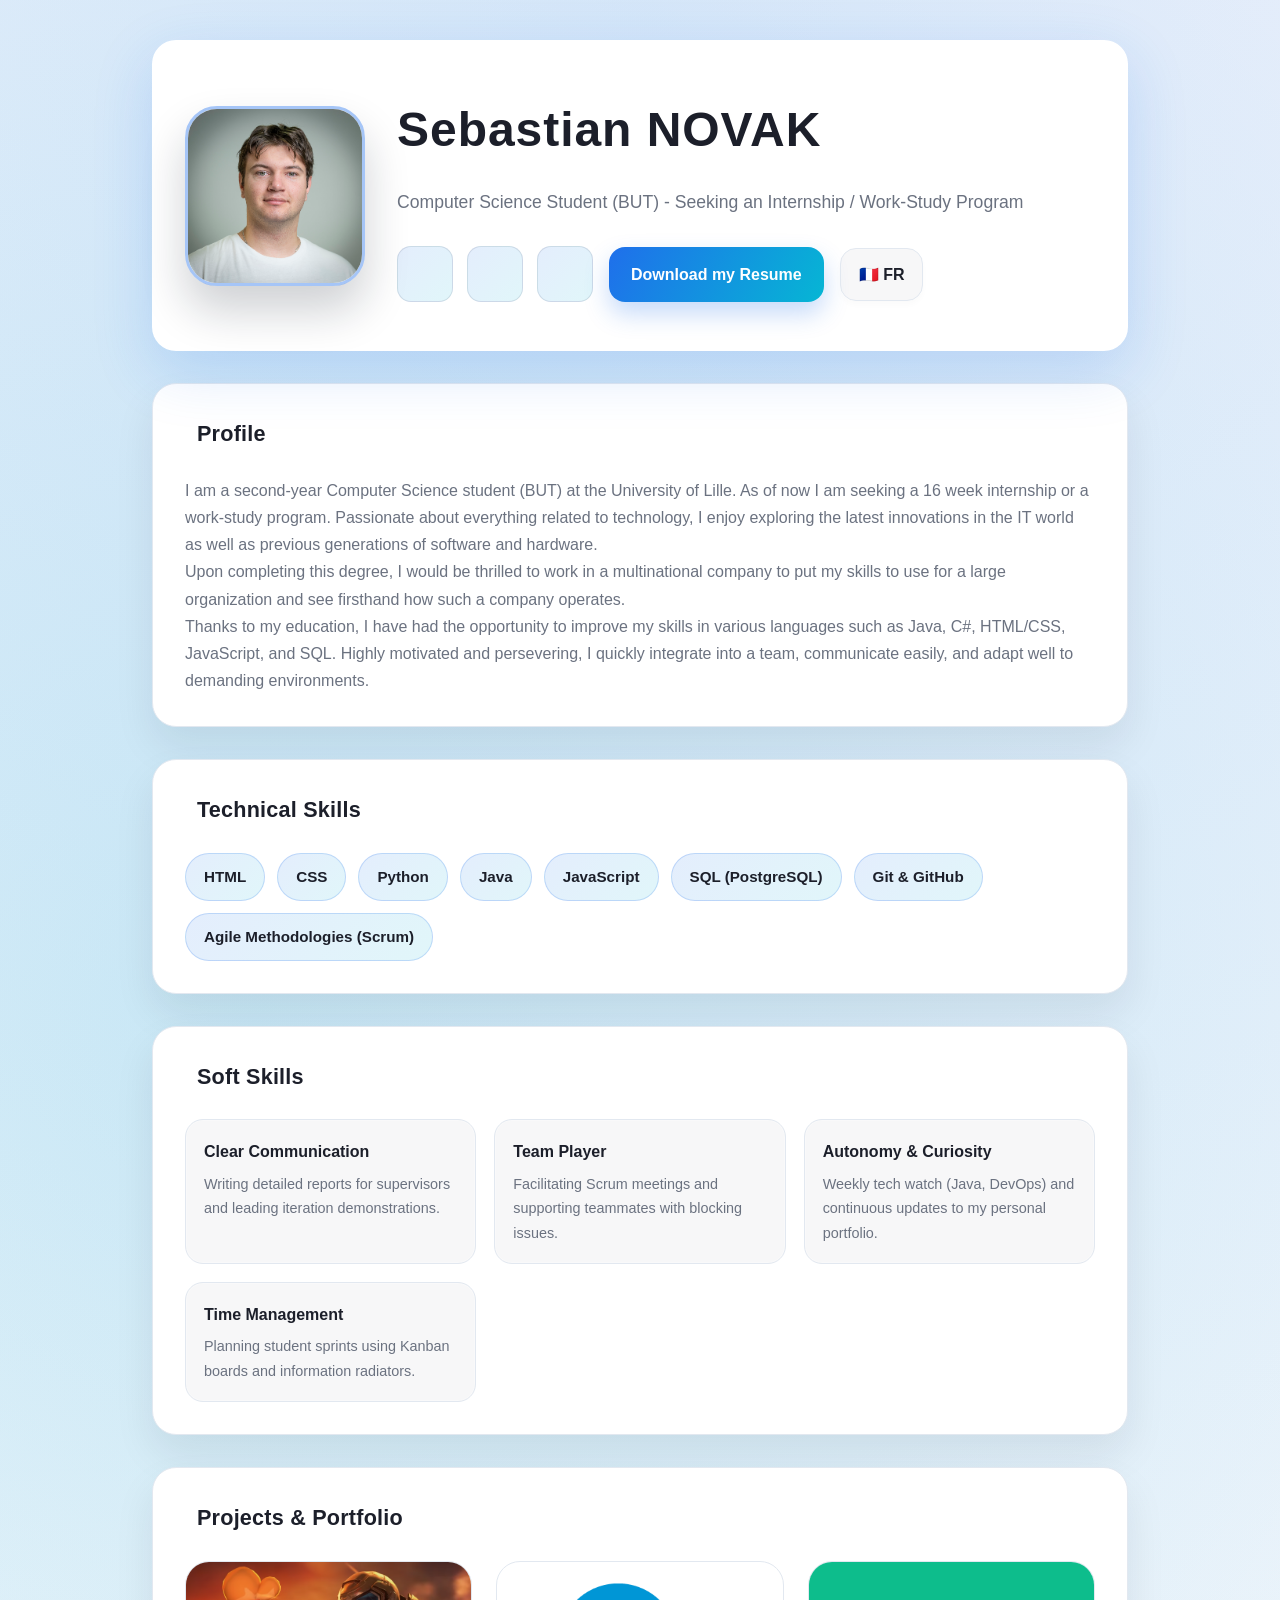
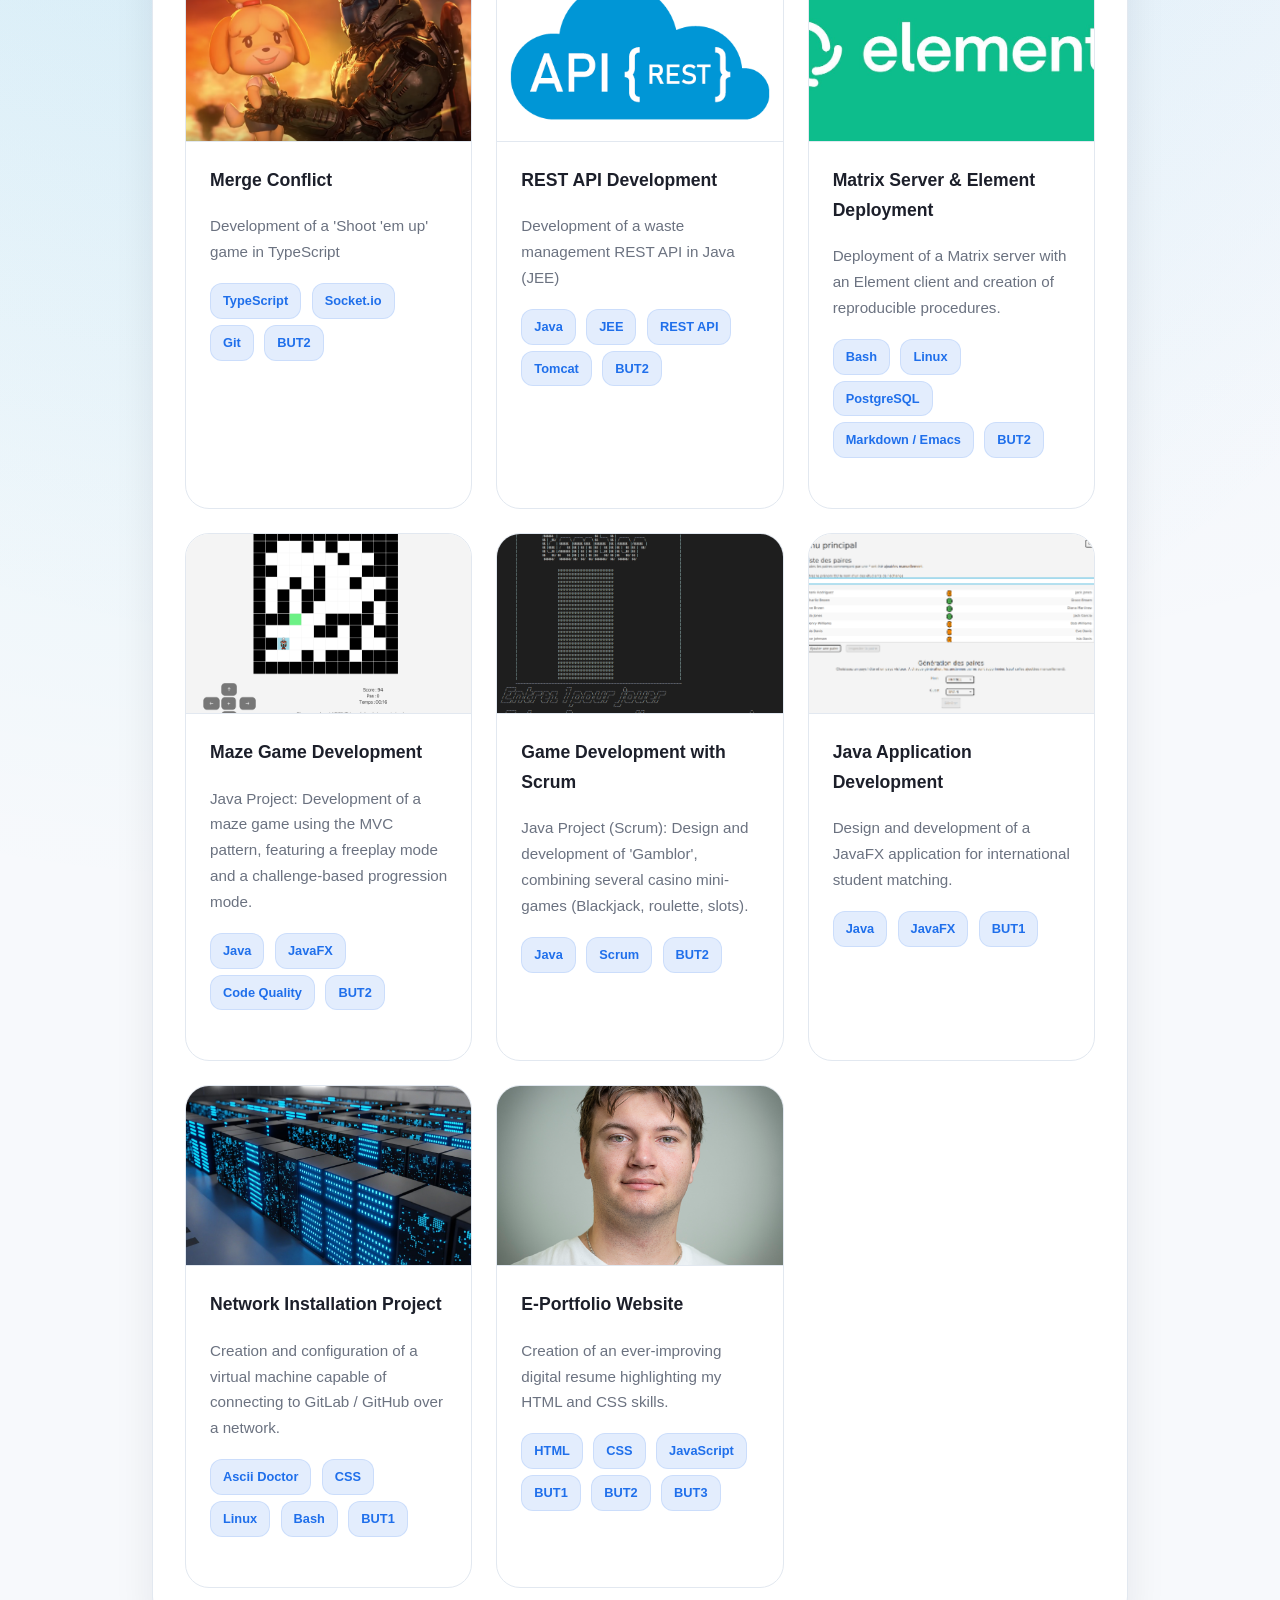
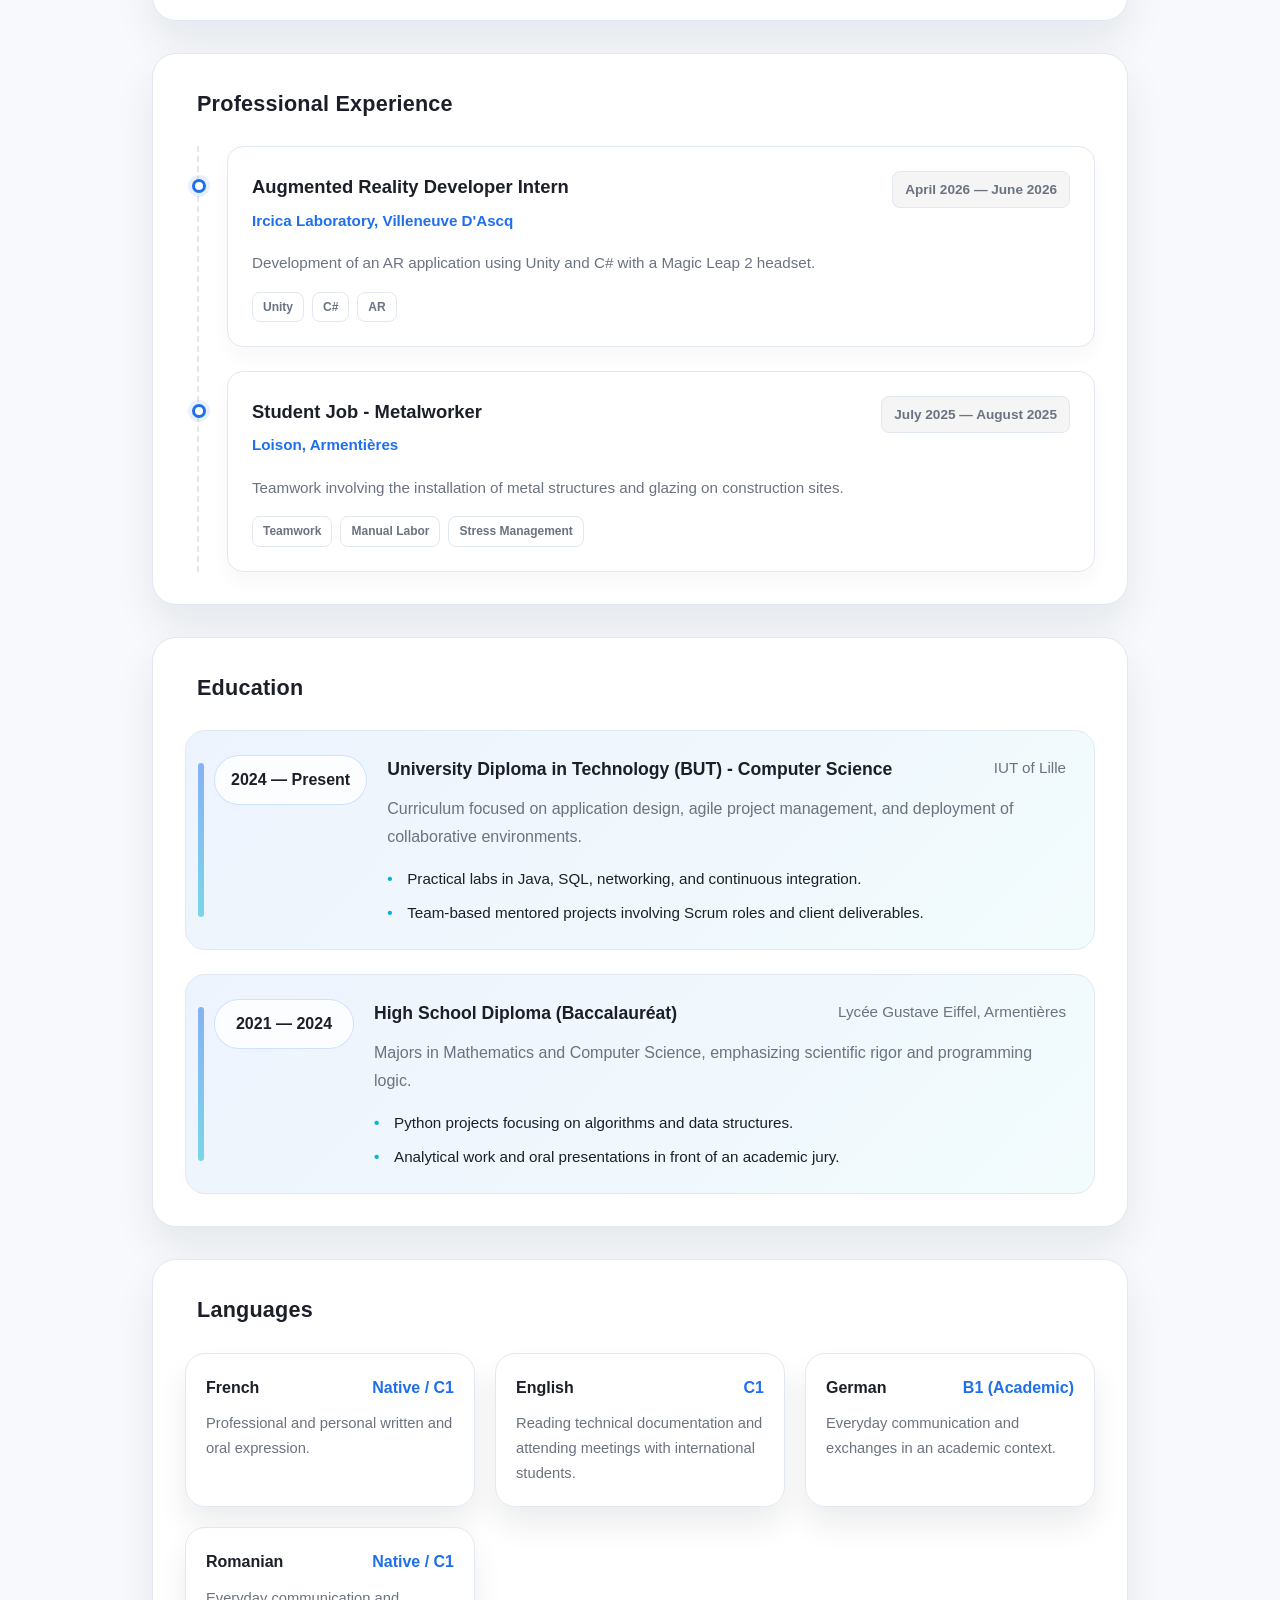
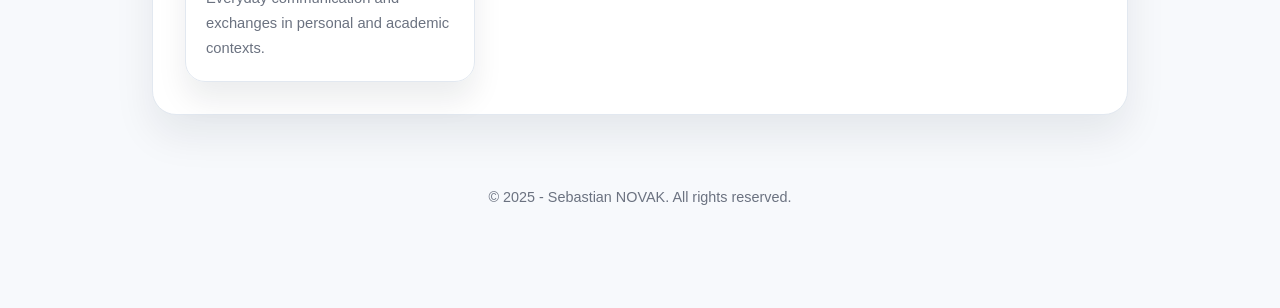
==== index_en.html @ 7a2a24df "Added English Version and updated some text" ====
<!DOCTYPE html>
<html lang="en">
<head>
    <meta charset="UTF-8">
    <meta name="viewport" content="width=device-width, initial-scale=1.0">
    <title>Sebastian Novak</title>
    <link rel="stylesheet" href="https://cdn.jsdelivr.net/npm/@tabler/icons-webfont@latest/tabler-icons.min.css">
    <link rel="stylesheet" href="./css/style.css?v=1">
    <link rel="icon" type="image/x-icon" href="./img/NOVAK portraits iut info-437.jpg">
</head>
<body>
    <div class="container">
        <header>
            <div class="hero">
                <div class="hero-photo">
                    <img src="./img/NOVAK portraits iut info-437.jpg" alt="Portrait of Sebastian Novak">
                </div>
                <div class="hero-info">
                    <h1>Sebastian NOVAK</h1>
                    <p class="poste">Computer Science Student (BUT) - Seeking an Internship / Work-Study Program</p>
                    <div class="hero-actions">
                        <div class="contact-links">
                            <a href="mailto:sebastian.novak276@gmail.com" aria-label="Email">
                                <i class="ti ti-mail"></i>
                            </a>
                            <a href="https://www.linkedin.com/in/sebastian-novak-9bb6b335a" target="_blank" aria-label="LinkedIn Profile">
                                <i class="ti ti-brand-linkedin"></i>
                            </a>
                            <a href="https://github.com/SebAlmighty" target="_blank" aria-label="GitHub Profile">
                                <i class="ti ti-brand-github"></i>
                            </a>
                        </div>
                        <a class="btn-primary" type="application/pdf" href="./CV_Sebastian_Novak_English.pdf">
                            Download my Resume
                        </a>
                        <!-- Bouton pour revenir au Français -->
                        <a href="index.html" class="btn-langue" aria-label="Passer en français">
                            🇫🇷 FR
                        </a>
                    </div>
                </div>
            </div>
        </header>

        <main>
            <section id="profil" class="section">
                <h2><i class="ti ti-user"></i> Profile</h2>
                <div class="profil-contenu">
                    <p>
                         I am a second-year Computer Science student (BUT) at the University of Lille. As of now I am seeking a 16 week internship or a work-study program. Passionate about everything related to technology, I enjoy exploring the latest innovations in the IT world as well as previous generations of software and hardware. <br> Upon completing this degree, I would be thrilled to work in a multinational company to put my skills to use for a large organization and see firsthand how such a company operates. <br>Thanks to my education, I have had the opportunity to improve my skills in various languages such as Java, C#, HTML/CSS, JavaScript, and SQL. Highly motivated and persevering, I quickly integrate into a team, communicate easily, and adapt well to demanding environments.
                    </p>
                </div>
            </section>

            <section id="competences" class="section">
                <h2><i class="ti ti-tools"></i> Technical Skills</h2>
                <ul class="competences-liste">
                    <li>HTML</li>
                    <li>CSS</li>
                    <li>Python</li>
                    <li>Java</li>
                    <li>JavaScript</li>
                    <li>SQL (PostgreSQL)</li>
                    <li>Git & GitHub</li>
                    <li>Agile Methodologies (Scrum)</li>
                </ul>
            </section>

            <section id="projets" class="section">
                <h2><i class="ti ti-hexagon-3d"></i> Soft Skills</h2>
                <ul class="softskills-liste">
                    <li>
                        <h3>Clear Communication</h3>
                        <p>Writing detailed reports for supervisors and leading iteration demonstrations.</p>
                    </li>
                    <li>
                        <h3>Team Player</h3>
                        <p>Facilitating Scrum meetings and supporting teammates with blocking issues.</p>
                    </li>
                    <li>
                        <h3>Autonomy & Curiosity</h3>
                        <p>Weekly tech watch (Java, DevOps) and continuous updates to my personal portfolio.</p>
                    </li>
                    <li>
                        <h3>Time Management</h3>
                        <p>Planning student sprints using Kanban boards and information radiators.</p>
                    </li>
                </ul>
            </section>

            <section id="formation" class="section">
                <h2><i class="ti ti-folder-code"></i> Projects & Portfolio</h2>
                <div class="projets-grille">

                    <div class="projet-carte" style="cursor: pointer;" onclick="ouvrirModale(this)"
                         data-titre="Merge Conflict"
                         data-sous-titre="Development of a 'Shoot 'em up' game in TypeScript"
                         data-description="This 3-person team project aimed to create a Shoot 'em up video game playable solo or in online multiplayer using TypeScript and socket.io. It highlights everything we learned during our 4th semester regarding JavaScript and TypeScript. We had to use GitLab's Milestones, Issue Boards, and Issues to manage our project as efficiently as possible by breaking it down into specific micro-tasks and scheduling them. The final grade was based on the project's quality as well as strict adherence to the imposed project management method. My role mainly focused on developing essential game mechanics such as character and enemy shooting, managing bonus items, and adding sound effects to enhance the artistic direction. The workload was reasonably distributed among team members, making it a positive example of a well-organized large-scale project."
                         data-tags="TypeScript, Socket.io, Git, BUT2"
                         data-image="./img/DoomGuy_and_Marie.png"
                         data-lien="https://github.com/SebAlmighty/Merge-Conflict">
                         <div class="projet-image">
                            <img src="./img/DoomGuy_and_Marie.png" alt="Merge Conflict project preview">
                        </div>
                        <div class="projet-contenu">
                            <h3>Merge Conflict</h3>
                            <p>Development of a 'Shoot 'em up' game in TypeScript</p>
                            <div class="projet-tags">
                                <span>TypeScript</span>
                                <span>Socket.io</span>
                                <span>Git</span>
                                <span>BUT2</span>
                            </div>
                        </div>
                    </div>

                    <div class="projet-carte" style="cursor: pointer;" onclick="ouvrirModale(this)"
                         data-titre="REST API Development Project"
                         data-sous-titre="Development of a waste management REST API in Java (JEE)"
                         data-description="The goal of this project was to create a waste management platform (waste types, collection points, drop-off locations, etc.) through web requests such as GET, POST, PUT, PATCH, and DELETE by building a REST API in Java with a Tomcat server and a PostgreSQL database using BASIC token authentication. This project showcases the skills acquired during our 4th-semester web development course. Originally intended as a 2-person group project, it ended up being a solo endeavor for me. My role spanned the entire project: API development (using the MVC pattern, creating endpoints), database creation and management, API request testing via Bruno, and writing the comprehensive API documentation. I did not encounter any major difficulties during this project."
                         data-tags="Java, JEE, REST API, Tomcat, BUT2"
                         data-image="./img/Rest_API.png"
                         data-lien="https://gitlab.univ-lille.fr/sebastian.novak.etu/sae-rest">
                         <div class="projet-image">
                            <img src="./img/Rest_API.png" alt="REST API project preview">
                        </div>
                        <div class="projet-contenu">
                            <h3>REST API Development</h3>
                            <p>Development of a waste management REST API in Java (JEE)</p>
                            <div class="projet-tags">
                                <span>Java</span>
                                <span>JEE</span>
                                <span>REST API</span>
                                <span>Tomcat</span>
                                <span>BUT2</span>
                            </div>
                        </div>
                    </div>

                    <div class="projet-carte" style="cursor: pointer;" onclick="ouvrirModale(this)"
                         data-titre="Matrix Server & Element Client Deployment"
                         data-sous-titre="Full deployment of a Matrix server with an Element client using a PostgreSQL database"
                         data-description="This 3-person team project involved creating and configuring an Element client using a Matrix server and a PostgreSQL database. We also created comprehensive procedures (tutorials) explaining how to efficiently reproduce the entire process. It highlights our deployment and network management skills acquired during our 1st year, as well as those from the 3rd semester. My role involved configuring the virtual machines to ensure all components communicated properly, as well as writing the procedures. We encountered some challenges while setting up the virtual machines, but the official documentation for Matrix, Element, and PostgreSQL helped us overcome them."
                         data-tags="Bash, Linux, PostgreSQL, Markdown / Emacs, BUT2"
                         data-image="./img/element.jpeg"
                         data-lien="https://github.com/SebAlmighty/SAE-3.03-Deploiement">
                         <div class="projet-image">
                            <img src="./img/element.jpeg" alt="Element project preview">
                        </div>
                        <div class="projet-contenu">
                            <h3>Matrix Server & Element Deployment</h3>
                            <p>Deployment of a Matrix server with an Element client and creation of reproducible procedures.</p>
                            <div class="projet-tags">
                                <span>Bash</span>
                                <span>Linux</span>
                                <span>PostgreSQL</span>
                                <span>Markdown / Emacs</span>
                                <span>BUT2</span>
                            </div>
                        </div>
                    </div>

                    <div class="projet-carte" style="cursor: pointer;" onclick="ouvrirModale(this)"
                         data-titre="Maze Game Development Project"
                         data-sous-titre="Creation of a maze game in Java using the MVC (Model View Controller) pattern"
                         data-description="Conducted by a team of 5, this project aimed to create a video game where the goal is to find the exit of a maze with the fewest possible moves. The game includes both a progression mode and a freeplay mode, along with varying difficulty levels. The development strictly followed a precise set of specifications provided by the client (our professors), utilizing the MVC design pattern and featuring intuitive interfaces built with JavaFX. The mazes were randomly generated using Prim's algorithm, as required. My role focused on developing the controller and its communication with the model, as well as working on the view to add useful in-game details for the player."
                         data-tags="Java, JavaFX, Code Quality, BUT2"
                         data-image="./img/Labirint.png"
                         data-lien="https://github.com/SebAlmighty/SAE-3.02-Labyrinthes">
                         <div class="projet-image">
                            <img src="./img/Labirint.png" alt="Maze game preview">
                        </div>
                        <div class="projet-contenu">
                            <h3>Maze Game Development</h3>
                            <p>Java Project: Development of a maze game using the MVC pattern, featuring a freeplay mode and a challenge-based progression mode.</p>
                            <div class="projet-tags">
                                <span>Java</span>
                                <span>JavaFX</span>
                                <span>Code Quality</span>
                                <span>BUT2</span>
                            </div>
                        </div>
                    </div>

                    <div class="projet-carte" style="cursor: pointer;" onclick="ouvrirModale(this)"
                         data-titre="Game Development with Scrum"
                         data-sous-titre="Creation of a CLI video game in 4 days using the Agile Scrum methodology"
                         data-description="This project marked the beginning of our second year. In a randomized team of 5, we were tasked with creating a Java game using the Agile Scrum methodology, which required far more intense organization than our previous projects. The game, named 'Gamblor', centered around games of chance (Blackjack, Roulette, Slots) and included fun features like random events, a shop for special items (similar to Balatro), and a 'black market' to sell personal possessions. It showcased all our 1st-year skills (Java, OOP, teamwork) and introduced us to Scrum. We managed our tasks effectively using a Kanban board, daily stand-ups, user stories, and sprint planning. My role focused on programming the game modes and designing random events and shop contents. Furthermore, I acted as Scrum Master, setting up User Stories and retrospective documents. Thanks to solid organization, we faced few difficulties, though adapting to Scrum took some initial effort."
                         data-tags="Java, Scrum, BUT2"
                         data-image="./img/Gamblor.png"
                         data-lien="https://github.com/SebAlmighty/Projet_Agile_S3">
                         <div class="projet-image">
                            <img src="./img/Gamblor.png" alt="Scrum game preview">
                        </div>
                        <div class="projet-contenu">
                            <h3>Game Development with Scrum</h3>
                            <p>Java Project (Scrum): Design and development of 'Gamblor', combining several casino mini-games (Blackjack, roulette, slots).</p>
                            <div class="projet-tags">
                                <span>Java</span>
                                <span>Scrum</span>
                                <span>BUT2</span>
                            </div>
                        </div>
                    </div>

                    <div class="projet-carte" style="cursor: pointer;" onclick="ouvrirModale(this)"
                         data-titre="Java Application Development"
                         data-sous-titre="Creation of an international exchange (Erasmus) matching application using Java and JavaFX"
                         data-description="Development of a JavaFX application designed to manage youth exchanges between different countries, utilizing graph theory to optimize matching based on individual criteria. Spread over 3 months, this project marked the end of our first year. It merged three subjects from our 2nd semester: Graph Theory, Object-Oriented Programming (OOP), and Human-Computer Interaction (HCI). Because it was a 3-person group project, strong communication and rigor were major assets. My contribution primarily focused on the back-end (the app's logic and mechanics) and the JavaFX interface. We encountered some hurdles with JavaFX as we were still getting used to it, but we overcame them by working collaboratively."
                         data-tags="Java, JavaFX, BUT1"
                         data-image="./img/Erasmus.png"
                         data-lien="https://github.com/SebAlmighty/SAE-2.02">
                         <div class="projet-image">
                            <img src="./img/Erasmus.png" alt="JavaFX App preview">
                        </div>
                        <div class="projet-contenu">
                            <h3>Java Application Development</h3>
                            <p>Design and development of a JavaFX application for international student matching.</p>
                            <div class="projet-tags">
                                <span>Java</span>
                                <span>JavaFX</span>
                                <span>BUT1</span>
                            </div>
                        </div>
                    </div>

                    <div class="projet-carte" style="cursor: pointer;" onclick="ouvrirModale(this)"
                         data-titre="Network Installation Project"
                         data-sous-titre="VM creation and connection to GitLab/GitHub"
                         data-description="This 3-person team project involved configuring a Linux virtual machine from scratch. We set up a complete development environment, managed SSH keys for connecting to remote repositories (GitLab/GitHub), and wrote the documentation using Ascii Doctor. This 1st-year project highlights our networking skills, VM configuration abilities, and exhaustive documentation practices. My contribution spanned the entire project: VM configuration, installation of required programs, and documenting our work. The process was smooth thanks to clear official documentation."
                         data-tags="Ascii Doctor, CSS, Linux, Bash, BUT1"
                         data-image="./img/datacenter.jpg"
                         data-lien="https://github.com/SebAlmighty/S2.03">
                         <div class="projet-image">
                            <img src="./img/datacenter.jpg" alt="Network project preview">
                        </div>
                        <div class="projet-contenu">
                            <h3>Network Installation Project</h3>
                            <p>Creation and configuration of a virtual machine capable of connecting to GitLab / GitHub over a network.</p>
                            <div class="projet-tags">
                                <span>Ascii Doctor</span>
                                <span>CSS</span>
                                <span>Linux</span>
                                <span>Bash</span>
                                <span>BUT1</span>
                            </div>
                        </div>
                    </div>

                    <div class="projet-carte" style="cursor: pointer;" onclick="ouvrirModale(this)"
                         data-titre="E-Portfolio Website"
                         data-sous-titre="Creation of a portfolio website showcasing my skills and projects"
                         data-description="This is an ongoing solo project that I continuously update to showcase my academic journey in Computer Science and everything that will follow!"
                         data-tags="HTML, CSS, JavaScript, BUT1, BUT2, BUT3"
                         data-image="./img/NOVAK portraits iut info-437.jpg"
                         data-lien="https://sebalmighty.github.io/">
                         <div class="projet-image">
                            <img src="./img/NOVAK portraits iut info-437.jpg" alt="Portfolio preview">
                        </div>
                        <div class="projet-contenu">
                            <h3>E-Portfolio Website</h3>
                            <p>Creation of an ever-improving digital resume highlighting my HTML and CSS skills.</p>
                            <div class="projet-tags">
                                <span>HTML</span>
                                <span>CSS</span>
                                <span>JavaScript</span>
                                <span>BUT1</span>
                                <span>BUT2</span>
                                <span>BUT3</span>
                            </div>
                        </div>
                    </div>

                </div>
            </section>

            <section id="experiences" class="section">
                <h2><i class="ti ti-briefcase"></i> Professional Experience</h2>
                <div class="experiences-liste">
                    
                    <div class="experience-carte">
                        <div class="experience-en-tete">
                            <div class="experience-titre-boite">
                                <h3>Augmented Reality Developer Intern</h3>
                                <span class="experience-entreprise">Ircica Laboratory, Villeneuve D'Ascq</span>
                            </div>
                            <div class="experience-date">April 2026 — June 2026</div>
                        </div>
                        <p class="experience-description">
                            Development of an AR application using Unity and C# with a Magic Leap 2 headset.
                        </p>
                        <div class="experience-tags">
                            <span>Unity</span>
                            <span>C#</span>
                            <span>AR</span>
                        </div>
                    </div>

                    <div class="experience-carte">
                        <div class="experience-en-tete">
                            <div class="experience-titre-boite">
                                <h3>Student Job - Metalworker</h3>
                                <span class="experience-entreprise">Loison, Armentières</span>
                            </div>
                            <div class="experience-date">July 2025 — August 2025</div>
                        </div>
                        <p class="experience-description">
                            Teamwork involving the installation of metal structures and glazing on construction sites.
                        </p>
                        <div class="experience-tags">
                            <span>Teamwork</span>
                            <span>Manual Labor</span>
                            <span>Stress Management</span>
                        </div>
                    </div>

                </div>
            </section>

            <section class="section">
                <h2><i class="ti ti-school"></i> Education</h2>
                <div class="formation-liste">
                    <div class="formation-item">
                        <div class="formation-badge">2024 — Present</div>
                        <div class="formation-contenu">
                            <div class="formation-header">
                                <h3>University Diploma in Technology (BUT) - Computer Science</h3>
                                <span class="formation-ecole">IUT of Lille</span>
                            </div>
                            <p class="formation-description">
                                Curriculum focused on application design, agile project management, and deployment of collaborative environments.
                            </p>
                            <ul class="formation-points">
                                <li>Practical labs in Java, SQL, networking, and continuous integration.</li>
                                <li>Team-based mentored projects involving Scrum roles and client deliverables.</li>
                            </ul>
                        </div>
                    </div>
                    <div class="formation-item">
                        <div class="formation-badge">2021 — 2024</div>
                        <div class="formation-contenu">
                            <div class="formation-header">
                                <h3>High School Diploma (Baccalauréat)</h3>
                                <span class="formation-ecole">Lycée Gustave Eiffel, Armentières</span>
                            </div>
                            <p class="formation-description">
                                Majors in Mathematics and Computer Science, emphasizing scientific rigor and programming logic.
                            </p>
                            <ul class="formation-points">
                                <li>Python projects focusing on algorithms and data structures.</li>
                                <li>Analytical work and oral presentations in front of an academic jury.</li>
                            </ul>
                        </div>
                    </div>
                </div>
            </section>

            <section class="section">
                <h2><i class="ti ti-language"></i> Languages</h2>
                <div class="langues-grille">
                    <div class="langue-carte">
                        <div class="langue-niveau">
                            <span>French</span>
                            <strong>Native / C1</strong>
                        </div>
                        <p>Professional and personal written and oral expression.</p>
                    </div>
                    <div class="langue-carte">
                        <div class="langue-niveau">
                            <span>English</span>
                            <strong>C1</strong>
                        </div>
                        <p>Reading technical documentation and attending meetings with international students.</p>
                    </div>
                    <div class="langue-carte">
                        <div class="langue-niveau">
                            <span>German</span>
                            <strong>B1 (Academic)</strong>
                        </div>
                        <p>Everyday communication and exchanges in an academic context.</p>
                    </div>
                    <div class="langue-carte">
                        <div class="langue-niveau">
                            <span>Romanian</span>
                            <strong>Native / C1</strong>
                        </div>
                        <p>Everyday communication and exchanges in personal and academic contexts.</p>
                    </div>
                </div>
            </section>

        </main>

        <footer>
            <p>&copy; 2025 - Sebastian NOVAK. All rights reserved.</p>
        </footer>

    </div>

    <!-- Modale HTML -->
    <div id="modale-projet" class="modale-overlay">
        <div class="modale-contenu">
            <div class="modale-banniere">
                <img src="https://via.placeholder.com/800x300/333/fff?text=Project+Banner" alt="Project Banner">
            </div>
            
            <div class="modale-corps">
                <h2 class="modale-titre">Project Title</h2>
                <p class="modale-sous-titre">Project Subtitle</p>
                
                <p class="modale-description">
                    Project Description...
                </p>
                
                <div class="modale-tags">
                    <!-- Les tags seront injectés ici via JS -->
                </div>
                
                <div class="modale-actions">
                    <a href="#" class="btn-modale-primaire" target="_blank">
                        View Project <i class="ti ti-external-link"></i>
                    </a>
                    <button class="btn-modale-secondaire" id="btn-fermer-modale">Close</button>
                </div>
            </div>
        </div>
    </div>

    <!-- Bouton Retour en haut -->
    <button id="btn-retour-haut" aria-label="Back to top">
        <i class="ti ti-arrow-up"></i>
    </button>

    <script>
    // Sélection des éléments de la modale
    const modale = document.getElementById('modale-projet');
    const btnFermer = document.getElementById('btn-fermer-modale');
    
    const modaleTitre = document.querySelector('.modale-titre');
    const modaleSousTitre = document.querySelector('.modale-sous-titre');
    const modaleDescription = document.querySelector('.modale-description');
    const modaleImage = document.querySelector('.modale-banniere img');
    const modaleLien = document.querySelector('.btn-modale-primaire');
    const modaleTagsConteneur = document.querySelector('.modale-tags');

    function ouvrirModale(elementCarte) {
        const titre = elementCarte.getAttribute('data-titre');
        const sousTitre = elementCarte.getAttribute('data-sous-titre');
        const description = elementCarte.getAttribute('data-description');
        const image = elementCarte.getAttribute('data-image');
        const lien = elementCarte.getAttribute('data-lien');
        const tagsBruts = elementCarte.getAttribute('data-tags');

        modaleTitre.textContent = titre || "Project Title";
        modaleSousTitre.textContent = sousTitre || "";
        modaleDescription.textContent = description || "Description unavailable.";
        modaleImage.src = image || "https://via.placeholder.com/800x300/1c1f2a/ffffff?text=Project+Image";
        
        if (lien) {
            modaleLien.href = lien;
            modaleLien.style.display = 'inline-flex';
        } else {
            modaleLien.style.display = 'none';
        }

        modaleTagsConteneur.innerHTML = '';
        if (tagsBruts) {
            const tableauTags = tagsBruts.split(',');
            tableauTags.forEach(tag => {
                const span = document.createElement('span');
                span.textContent = tag.trim();
                modaleTagsConteneur.appendChild(span);
            });
        }

        modale.classList.add('active');
        document.body.style.overflow = 'hidden';
    }

    function fermerModale() {
        modale.classList.remove('active');
        document.body.style.overflow = 'auto';
    }

    btnFermer.addEventListener('click', fermerModale);

    modale.addEventListener('click', function(e) {
        if (e.target === modale) {
            fermerModale();
        }
    });

    const btnRetourHaut = document.getElementById('btn-retour-haut');

    window.addEventListener('scroll', () => {
        if (window.scrollY > 300) {
            btnRetourHaut.classList.add('visible');
        } else {
            btnRetourHaut.classList.remove('visible');
        }
    });

    btnRetourHaut.addEventListener('click', () => {
        window.scrollTo({
            top: 0,
            behavior: 'smooth'
        });
    });
    </script>
</body>
</html>
---- css/style.css ----
/* VARIABLES DE COULEUR (Palette) */
:root {
    --couleur-principale: #1f6feb;
    --couleur-secondaire: #1c1f2a;
    --couleur-accent: #06b6d4;
    --couleur-fond: #f7f9fc;
    --couleur-carte: #ffffff;
    --couleur-ombre: rgba(15, 23, 42, 0.12);
    --couleur-bordure: #e2e8f0;
    --couleur-texte-faible: #6b7280;
}

/*STYLES GLOBAUX*/
*,
*::before,
*::after {
    box-sizing: border-box;
}

body {
    font-family: "Inter", "Segoe UI", Roboto, Helvetica, Arial, sans-serif;
    margin: 0;
    padding: 0;
    background: radial-gradient(circle at top, rgba(31, 111, 235, 0.12), transparent 45%),
                radial-gradient(circle at 20% 20%, rgba(6, 182, 212, 0.15), transparent 35%),
                var(--couleur-fond);
    color: var(--couleur-secondaire);
    line-height: 1.7;
    min-height: 100vh;
}

.container {
    max-width: 1024px;
    margin: 40px auto 60px;
    padding: 0 24px;
}

/* EN-TÊTE */
header {
    padding: 48px 32px;
    background-color: var(--couleur-carte);
    border-radius: 24px;
    box-shadow: 0 20px 60px rgba(31, 111, 235, 0.18);
    margin-bottom: 32px;
    border: 1px solid rgba(255, 255, 255, 0.6);
    backdrop-filter: blur(6px);
}

header .hero {
    display: flex;
    align-items: center;
    justify-content: space-between;
    gap: 32px;
}

header .hero-info {
    flex: 1;
}

header h1 {
    margin: 0 0 8px;
    font-size: clamp(2.4rem, 4vw, 3rem);
    color: var(--couleur-secondaire);
    letter-spacing: 0.02em;
}

header .poste {
    font-size: 1.1rem;
    color: var(--couleur-texte-faible);
    margin-bottom: 28px;
}

.hero-actions {
    display: flex;
    align-items: center;
    flex-wrap: wrap;
    gap: 16px;
}

header .contact-links {
    margin-top: 0;
    display: inline-flex;
    align-items: center;
    gap: 14px;
}

header .contact-links a {
    width: 56px;
    height: 56px;
    display: inline-flex;
    align-items: center;
    justify-content: center;
    border-radius: 14px;
    background: linear-gradient(135deg, rgba(31, 111, 235, 0.12), rgba(6, 182, 212, 0.12));
    border: 1px solid rgba(69, 85, 113, 0.15);
    transition: transform 0.2s ease, box-shadow 0.2s ease, border-color 0.2s ease;
    text-decoration: none;
}

header .contact-links a:hover {
    transform: translateY(-4px) scale(1.02);
    border-color: rgba(31, 111, 235, 0.4);
    box-shadow: 0 10px 18px rgba(31, 111, 235, 0.15);
}

header .contact-links i {
    font-size: 1.5rem;
    color: var(--couleur-secondaire);
}

.btn-primary {
    display: inline-flex;
    align-items: center;
    justify-content: center;
    gap: 8px;
    padding: 14px 22px;
    background: linear-gradient(120deg, var(--couleur-principale), var(--couleur-accent));
    color: #fff;
    border: none;
    border-radius: 16px;
    font-weight: 600;
    text-decoration: none;
    box-shadow: 0 12px 24px rgba(31, 111, 235, 0.25);
    transition: transform 0.2s ease, box-shadow 0.2s ease;
}

.btn-primary:hover {
    transform: translateY(-3px);
    box-shadow: 0 16px 30px rgba(31, 111, 235, 0.35);
}

header .hero-photo {
    width: 180px;
    height: 180px;
    flex-shrink: 0;
    border-radius: 32px;
    overflow: hidden;
    border: 3px solid rgba(31, 111, 235, 0.4);
    box-shadow: 0 25px 45px rgba(15, 23, 42, 0.2);
}

header .hero-photo img {
    width: 100%;
    height: 100%;
    object-fit: cover;
}

/* STRUCTURE DES SECTIONS */
.section {
    background-color: var(--couleur-carte);
    padding: 32px;
    margin-bottom: 32px;
    border-radius: 24px;
    border: 1px solid var(--couleur-bordure);
    box-shadow: 0 20px 40px rgba(15, 23, 42, 0.08);
}

.section h2 {
    font-size: 1.35rem;
    color: var(--couleur-secondaire);
    margin: 0 0 24px;
    display: flex;
    align-items: center;
    gap: 12px;
    letter-spacing: 0.01em;
}

.section h2 i {
    font-size: 1.4rem;
    color: var(--couleur-principale);
}

/* SECTION PROFIL / À PROPOS */
.profil-contenu p {
    margin: 0;
    color: var(--couleur-texte-faible);
    font-size: 1rem;
}

 /* SECTION COMPÉTENCES */
.competences-liste {
    list-style: none;
    padding: 0;
    margin: 0;
    display: flex;
    flex-wrap: wrap;
    gap: 12px;
}

.competences-liste li {
    background: linear-gradient(135deg, rgba(31, 111, 235, 0.12), rgba(6, 182, 212, 0.12));
    border: 1px solid rgba(31, 111, 235, 0.2);
    padding: 10px 18px;
    border-radius: 999px;
    font-size: 0.95em;
    font-weight: 600;
    color: var(--couleur-secondaire);
}

.softskills-liste {
    list-style: none;
    padding: 0;
    margin: 0;
    display: grid;
    grid-template-columns: repeat(auto-fit, minmax(220px, 1fr));
    gap: 18px;
}

.softskills-liste li {
    background-color: rgba(15, 23, 42, 0.03);
    border: 1px solid var(--couleur-bordure);
    border-radius: 18px;
    padding: 18px;
    box-shadow: inset 0 0 0 1px rgba(255, 255, 255, 0.2);
}

.softskills-liste h3 {
    margin: 0 0 6px;
    font-size: 1rem;
    color: var(--couleur-secondaire);
}

.softskills-liste p {
    margin: 0;
    font-size: 0.9rem;
    color: var(--couleur-texte-faible);
}

/* SECTION PROJETS */
.projets-grille {
    display: grid;
    grid-template-columns: repeat(auto-fit, minmax(280px, 1fr));
    gap: 24px;
}

.projet-carte {
    background-color: #fff;
    border: 1px solid var(--couleur-bordure);
    border-radius: 24px;
    overflow: hidden;
    display: flex;
    flex-direction: column;
    transition: transform 0.35s ease, box-shadow 0.35s ease;
}

.projet-carte:hover {
    transform: translateY(-8px);
    box-shadow: 0 24px 45px rgba(15, 23, 42, 0.15);
}

.projet-carte .projet-contenu {
    padding: 24px;
    flex-grow: 1;
}

.projet-carte h3 {
    margin-top: 0;
    color: var(--couleur-secondaire);
    font-size: 1.1rem;
}

.projet-carte p {
    font-size: 0.95em;
    margin-bottom: 18px;
    color: var(--couleur-texte-faible);
}

.projet-tags {
    margin-bottom: 20px;
}

.projet-tags span {
    display: inline-block;
    background-color: rgba(31, 111, 235, 0.12);
    color: var(--couleur-principale);
    padding: 6px 12px;
    border-radius: 12px;
    font-size: 0.8em;
    font-weight: 600;
    margin: 0 6px 6px 0;
    border: 1px solid rgba(31, 111, 235, 0.12);
}

.projet-liens {
    padding: 18px 24px;
    background-color: var(--couleur-fond);
    border-top: 1px solid var(--couleur-bordure);
    text-align: right;
}

.btn-github {
    display: inline-flex;
    align-items: center;
    gap: 8px;
    background-color: #111827;
    color: #ffffff;
    padding: 10px 18px;
    text-decoration: none;
    border-radius: 999px;
    font-weight: 600;
    font-size: 0.95rem;
    transition: background-color 0.3s ease, transform 0.2s ease;
}

.btn-github::after {
    content: "↗";
    font-size: 0.9rem;
}

.btn-github:hover {
    background-color: #1f2937;
    transform: translateY(-2px);
}

.projet-image {
    width: 100%;
    height: 180px;
    overflow: hidden;
    border-bottom: 1px solid var(--couleur-bordure);
}

.projet-image img {
    width: 100%;
    height: 100%;
    object-fit: cover; 
    transition: transform 0.4s ease; 
}
.projet-carte:hover .projet-image img {
    transform: scale(1.05);
}

/* SECTION EXPÉRIENCES */
.experiences-liste {
    display: flex;
    flex-direction: column;
    gap: 24px;
    /* La fameuse ligne pointillée de la Timeline */
    border-left: 2px dashed var(--couleur-bordure);
    padding-left: 28px;
    margin-left: 12px;
}

.experience-carte {
    background-color: var(--couleur-carte);
    border: 1px solid var(--couleur-bordure);
    border-radius: 16px;
    padding: 24px;
    position: relative;
    box-shadow: 0 10px 20px rgba(15, 23, 42, 0.03);
    transition: transform 0.3s ease, border-color 0.3s ease;
}

/* Le petit point bleu sur la ligne pointillée */
.experience-carte::before {
    content: "";
    position: absolute;
    left: -36px; /* Ajusté pour se centrer parfaitement sur la ligne pointillée */
    top: 32px;
    width: 14px;
    height: 14px;
    background-color: var(--couleur-carte);
    border: 3px solid var(--couleur-principale);
    border-radius: 50%;
    box-shadow: 0 0 0 4px rgba(31, 111, 235, 0.1);
}

.experience-carte:hover {
    transform: translateX(6px); /* Glisse vers la droite au survol */
    border-color: rgba(31, 111, 235, 0.3);
}

.experience-en-tete {
    display: flex;
    justify-content: space-between;
    align-items: flex-start;
    flex-wrap: wrap;
    gap: 12px;
    margin-bottom: 16px;
}

.experience-titre-boite h3 {
    margin: 0 0 4px 0;
    color: var(--couleur-secondaire);
    font-size: 1.15rem;
}

.experience-entreprise {
    color: var(--couleur-principale);
    font-weight: 600;
    font-size: 0.95rem;
}

.experience-date {
    background-color: rgba(15, 23, 42, 0.04);
    color: var(--couleur-texte-faible);
    padding: 6px 12px;
    border-radius: 8px;
    font-size: 0.85rem;
    font-weight: 600;
    border: 1px solid var(--couleur-bordure);
}

.experience-description {
    color: var(--couleur-texte-faible);
    margin: 0 0 16px 0;
    font-size: 0.95rem;
}

/* Tags version "discrète" pour les expériences */
.experience-tags {
    display: flex;
    flex-wrap: wrap;
    gap: 8px;
}

.experience-tags span {
    background-color: transparent;
    border: 1px solid var(--couleur-bordure);
    color: var(--couleur-texte-faible);
    padding: 4px 10px;
    border-radius: 8px;
    font-size: 0.75rem;
    font-weight: 600;
}

/* SECTION FORMATION */
.formation-liste {
    display: flex;
    flex-direction: column;
    gap: 24px;
}

.formation-item {
    display: flex;
    gap: 20px;
    padding: 24px 28px;
    border-radius: 20px;
    border: 1px solid var(--couleur-bordure);
    background: linear-gradient(135deg, rgba(31, 111, 235, 0.08), rgba(6, 182, 212, 0.05));
    position: relative;
}

.formation-item::before {
    content: "";
    position: absolute;
    top: 32px;
    left: 12px;
    width: 6px;
    height: calc(100% - 64px);
    background: linear-gradient(180deg, var(--couleur-principale), var(--couleur-accent));
    border-radius: 999px;
    opacity: 0.5;
}

.formation-badge {
    min-width: 140px;
    font-weight: 600;
    color: var(--couleur-secondaire);
    background: rgba(255, 255, 255, 0.8);
    border: 1px solid rgba(31, 111, 235, 0.2);
    border-radius: 999px;
    padding: 10px 16px;
    text-align: center;
    align-self: flex-start;
    box-shadow: inset 0 0 0 1px rgba(255, 255, 255, 0.6);
}

.formation-contenu {
    flex: 1;
}

.formation-header {
    display: flex;
    justify-content: space-between;
    align-items: flex-start;
    gap: 16px;
}

.formation-header h3 {
    margin: 0;
    font-size: 1.1rem;
    color: var(--couleur-secondaire);
}

.formation-ecole {
    font-size: 0.95rem;
    color: var(--couleur-texte-faible);
}

.formation-description {
    margin: 10px 0 16px;
    color: var(--couleur-texte-faible);
}

.formation-points {
    list-style: none;
    padding: 0;
    margin: 0;
    display: flex;
    flex-direction: column;
    gap: 8px;
}

.formation-points li {
    position: relative;
    padding-left: 20px;
    color: var(--couleur-secondaire);
    font-size: 0.95rem;
}

.formation-points li::before {
    content: "•";
    position: absolute;
    left: 0;
    color: var(--couleur-accent);
    font-weight: 700;
}

/* LANGUES */
.langues-grille {
    display: grid;
    grid-template-columns: repeat(auto-fit, minmax(220px, 1fr));
    gap: 20px;
}

.langue-carte {
    border: 1px solid var(--couleur-bordure);
    border-radius: 20px;
    padding: 20px;
    background-color: rgba(255, 255, 255, 0.9);
    box-shadow: 0 18px 30px rgba(15, 23, 42, 0.08);
}

.langue-niveau {
    display: flex;
    justify-content: space-between;
    align-items: baseline;
    margin-bottom: 10px;
    font-weight: 600;
    color: var(--couleur-secondaire);
}

.langue-niveau strong {
    font-size: 1rem;
    color: var(--couleur-principale);
}

.langue-carte p {
    margin: 0;
    color: var(--couleur-texte-faible);
    font-size: 0.92rem;
}
        
/* PIED DE PAGE */
footer {
    text-align: center;
    padding: 24px;
    margin-top: 32px;
    color: var(--couleur-texte-faible);
    font-size: 0.9em;
}

/* RESPONSIVE DESIGN (Mobile) */
@media (max-width: 768px) {
    .container {
        padding: 0 18px;
        margin: 24px auto 40px;
    }

    header {
        padding: 36px 24px;
    }
    
    header .hero {
        flex-direction: column;
        text-align: center;
    }
    
    header .hero-photo {
        width: 140px;
        height: 140px;
    }
    
    .profil-contenu {
        text-align: center;
    }
    
    .formation-item {
        flex-direction: column;
    }
    
    .formation-badge {
        align-self: stretch;
    }
    
    .formation-header {
        flex-direction: column;
        gap: 4px;
    }
    
    .hero-actions {
        flex-direction: column;
        align-items: stretch;
    }
    
    .btn-primary {
        width: 100%;
    }
    
    .softskills-liste {
        grid-template-columns: 1fr;
    }
    
    .section {
        padding: 24px;
        border-radius: 18px;
    }
    
    .section h2 {
        font-size: 1.25rem;
    }
    
    .btn-github {
        width: 100%;
        justify-content: center;
    }

    /* Expériences sur mobile */
    .experiences-liste {
        border-left: none; /* On enlève la ligne pointillée par manque de place */
        padding-left: 0;
        margin-left: 0;
    }
    
    .experience-carte::before {
        display: none; /* On cache les petits points bleus */
    }
    
    .experience-carte:hover {
        transform: translateY(-4px); /* Au lieu de glisser à droite, on soulève */
    }

    /* Bouton retour plus petit sur mobile */
    #btn-retour-haut {
        bottom: 20px;
        right: 20px;
        width: 45px;
        height: 45px;
    }

} 

.modale-overlay {
    display: none; 
    position: fixed;
    top: 0; left: 0; width: 100%; height: 100%;
    background: rgba(15, 23, 42, 0.6);
    backdrop-filter: blur(6px);
    z-index: 9999;
    justify-content: center;
    align-items: center;
    padding: 20px;
    opacity: 0;
    transition: opacity 0.3s ease;
}

.modale-overlay.active {
    display: flex;
    opacity: 1;
}

/* La boîte principale */
.modale-contenu {
    background-color: var(--couleur-carte);
    width: 100%;
    max-width: 850px;
    border-radius: 24px;
    border: 1px solid var(--couleur-bordure);
    box-shadow: 0 25px 50px rgba(15, 23, 42, 0.15);
    color: var(--couleur-secondaire);
    display: flex;
    flex-direction: column;
    max-height: 90vh;
    overflow: hidden; 
    transform: translateY(20px);
    transition: transform 0.3s ease;
}

.modale-overlay.active .modale-contenu {
    transform: translateY(0);
}

/* La grande image en haut */
.modale-banniere {
    width: 100%;
    height: 280px; 
    flex-shrink: 0; 
    overflow: hidden;
    border-bottom: 1px solid var(--couleur-bordure);
}

.modale-banniere img {
    width: 100%;
    height: 100%;
    object-fit: cover;
}

/* L'intérieur de la modale avec le texte */
.modale-corps {
    padding: 32px;
    overflow-y: auto;
}

.modale-corps::-webkit-scrollbar {
    width: 8px;
}

.modale-corps::-webkit-scrollbar-track {
    background: transparent;
    margin: 10px 0; /* Ajoute un peu d'espace en haut et en bas */
}

.modale-corps::-webkit-scrollbar-thumb {
    background-color: var(--couleur-bordure);
    border-radius: 20px;
}

.modale-corps::-webkit-scrollbar-thumb:hover {
    background-color: var(--couleur-texte-faible);
}

.modale-titre {
    color: var(--couleur-secondaire);
    margin: 0 0 8px 0;
    font-size: 2.2rem;
    font-weight: 800;
    letter-spacing: 0.01em;
}

.modale-sous-titre {
    color: var(--couleur-principale);
    font-weight: 600;
    margin: 0 0 24px 0;
    font-size: 1rem;
}

.modale-description {
    line-height: 1.7;
    margin-bottom: 32px;
    color: var(--couleur-texte-faible);
    font-size: 1rem;
}

/* Style des Tags */
.modale-tags {
    display: flex;
    flex-wrap: wrap;
    gap: 12px;
    margin-bottom: 40px;
}

.modale-tags span {
    display: inline-block;
    background-color: rgba(31, 111, 235, 0.12);
    color: var(--couleur-principale);
    padding: 6px 14px;
    border-radius: 12px;
    font-size: 0.85em;
    font-weight: 600;
    border: 1px solid rgba(31, 111, 235, 0.12);
}

/* Les boutons d'action */
.modale-actions {
    display: flex;
    gap: 16px;
    padding-top: 24px;
    border-top: 1px solid var(--couleur-bordure);
}

/* Bouton "Découvrir" */
.btn-modale-primaire {
    display: inline-flex;
    align-items: center;
    justify-content: center;
    gap: 8px;
    padding: 12px 24px;
    background: linear-gradient(120deg, var(--couleur-principale), var(--couleur-accent));
    color: #fff;
    border: none;
    border-radius: 16px;
    font-weight: 600;
    text-decoration: none;
    box-shadow: 0 12px 24px rgba(31, 111, 235, 0.25);
    transition: transform 0.2s ease, box-shadow 0.2s ease;
}

.btn-modale-primaire:hover {
    transform: translateY(-3px);
    box-shadow: 0 16px 30px rgba(31, 111, 235, 0.35);
}

/* Bouton Retour */
.btn-modale-secondaire {
    display: inline-flex;
    align-items: center;
    gap: 8px;
    background-color: #111827;
    color: #ffffff;
    border: none;
    padding: 12px 24px;
    border-radius: 999px;
    font-weight: 600;
    font-size: 0.95rem;
    cursor: pointer;
    transition: background-color 0.3s ease, transform 0.2s ease;
}

.btn-modale-secondaire:hover {
    background-color: #1f2937;
    transform: translateY(-2px);
}

/*Bouton Retour en Haut*/
#btn-retour-haut {
    position: fixed;
    bottom: 30px;
    right: 30px;
    width: 50px;
    height: 50px;
    border-radius: 50%;
    background: linear-gradient(120deg, var(--couleur-principale), var(--couleur-accent));
    color: white;
    border: none;
    font-size: 1.5rem;
    display: flex;
    justify-content: center;
    align-items: center;
    cursor: pointer;
    box-shadow: 0 10px 20px rgba(31, 111, 235, 0.3);
    opacity: 0; /* Invisible par défaut */
    visibility: hidden;
    transform: translateY(20px); /* Un peu décalé vers le bas */
    transition: opacity 0.3s ease, visibility 0.3s ease, transform 0.3s ease;
    z-index: 1000;
}

#btn-retour-haut.visible {
    opacity: 1;
    visibility: visible;
    transform: translateY(0); /* Remonte à sa place */
}

#btn-retour-haut:hover {
    transform: translateY(-5px);
    box-shadow: 0 15px 25px rgba(31, 111, 235, 0.4);
}

/* Bouton de changement de langue*/

.btn-langue {
    display: inline-flex;
    align-items: center;
    justify-content: center;
    padding: 12px 18px;
    background: rgba(15, 23, 42, 0.03);
    color: var(--couleur-secondaire);
    border: 1px solid var(--couleur-bordure);
    border-radius: 16px;
    font-weight: 700;
    font-size: 1rem;
    text-decoration: none;
    transition: all 0.2s ease;
    box-shadow: 0 4px 6px rgba(15, 23, 42, 0.02);
}

.btn-langue:hover {
    background: rgba(31, 111, 235, 0.08);
    border-color: rgba(31, 111, 235, 0.3);
    transform: translateY(-2px);
    color: var(--couleur-principale);
}
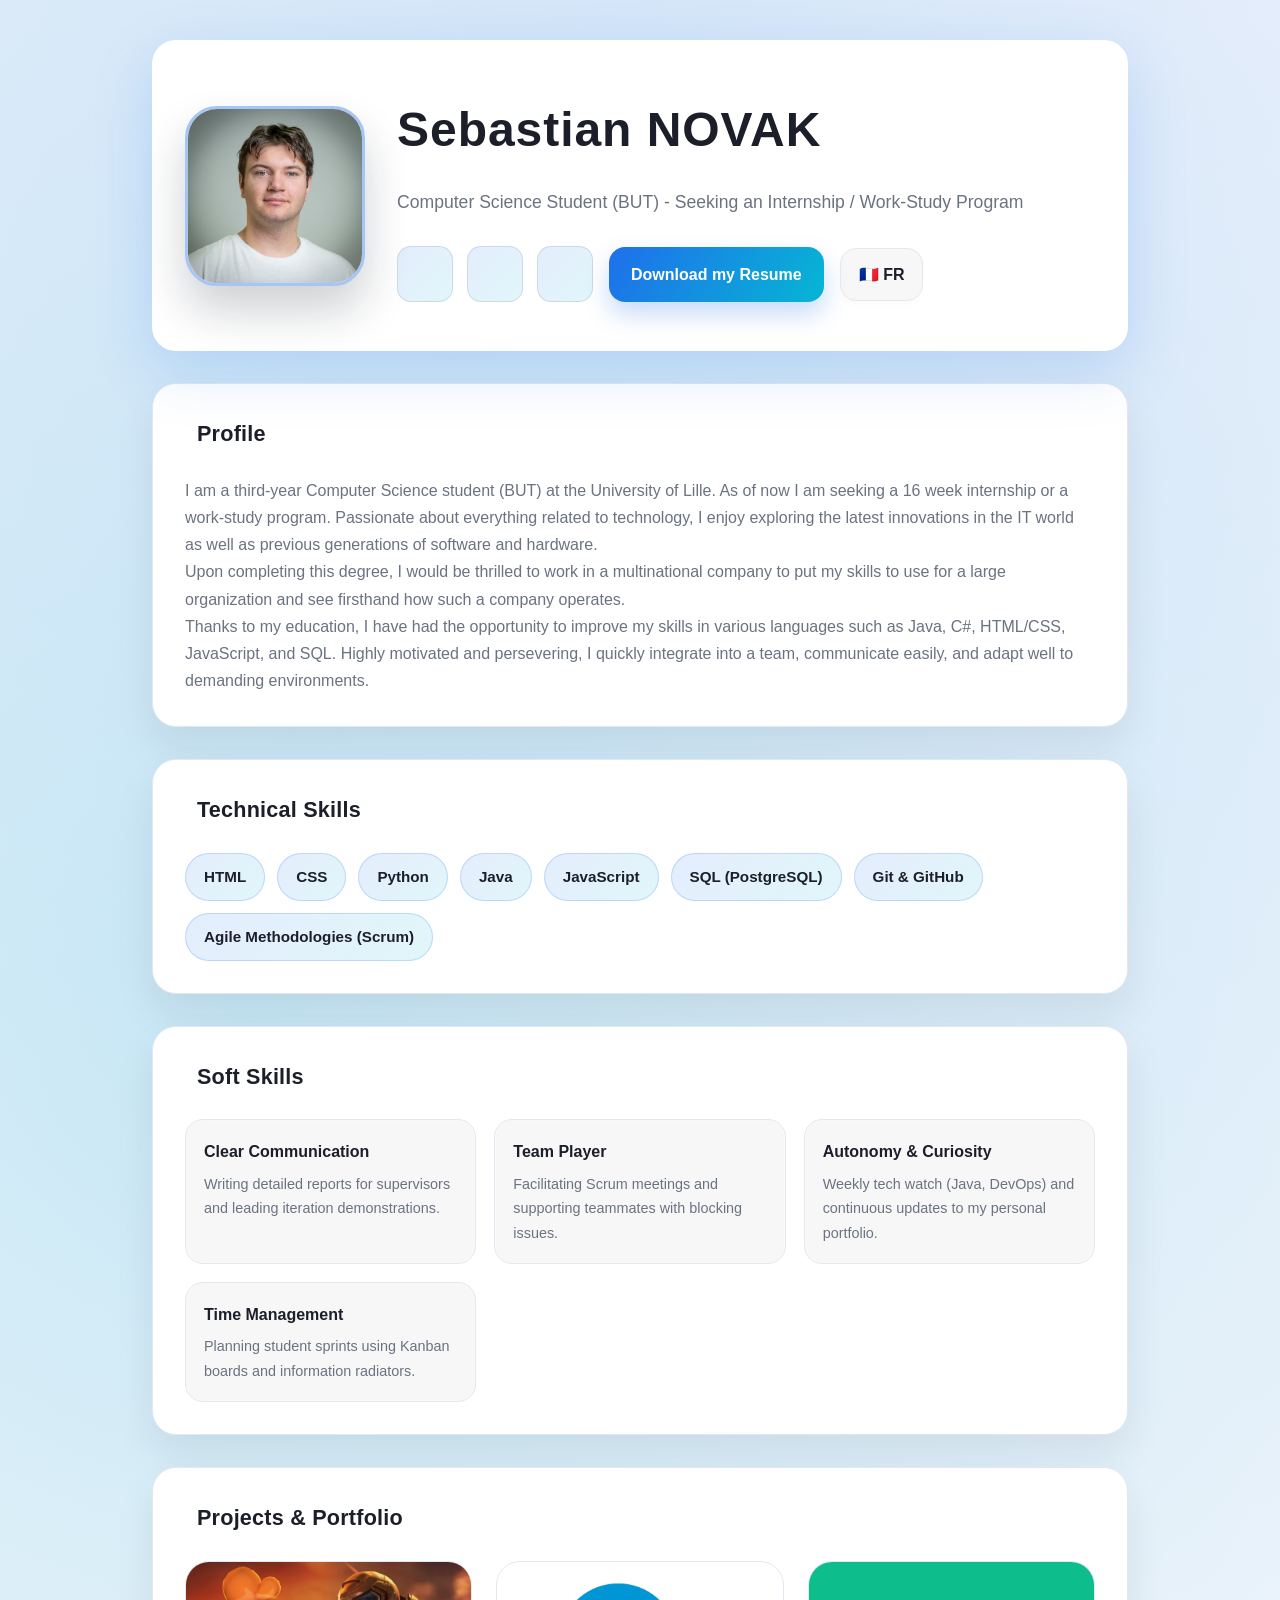
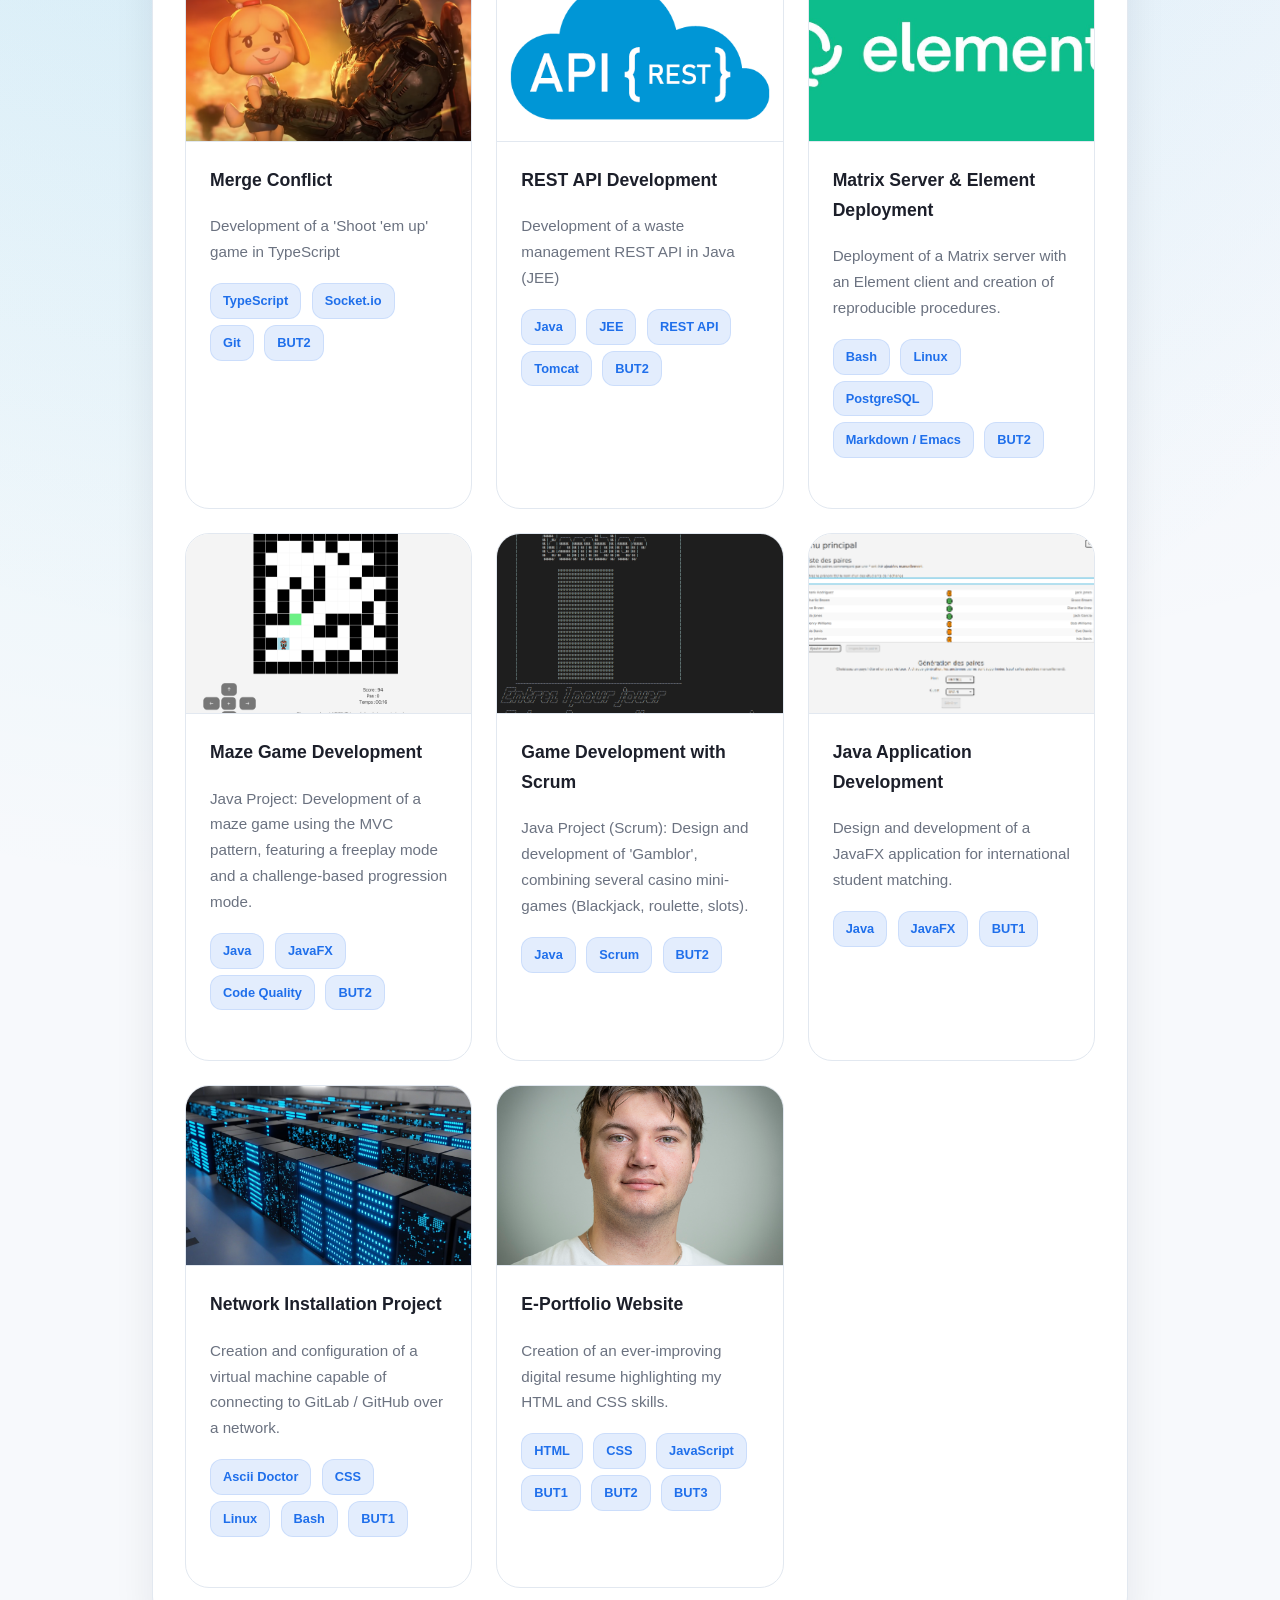
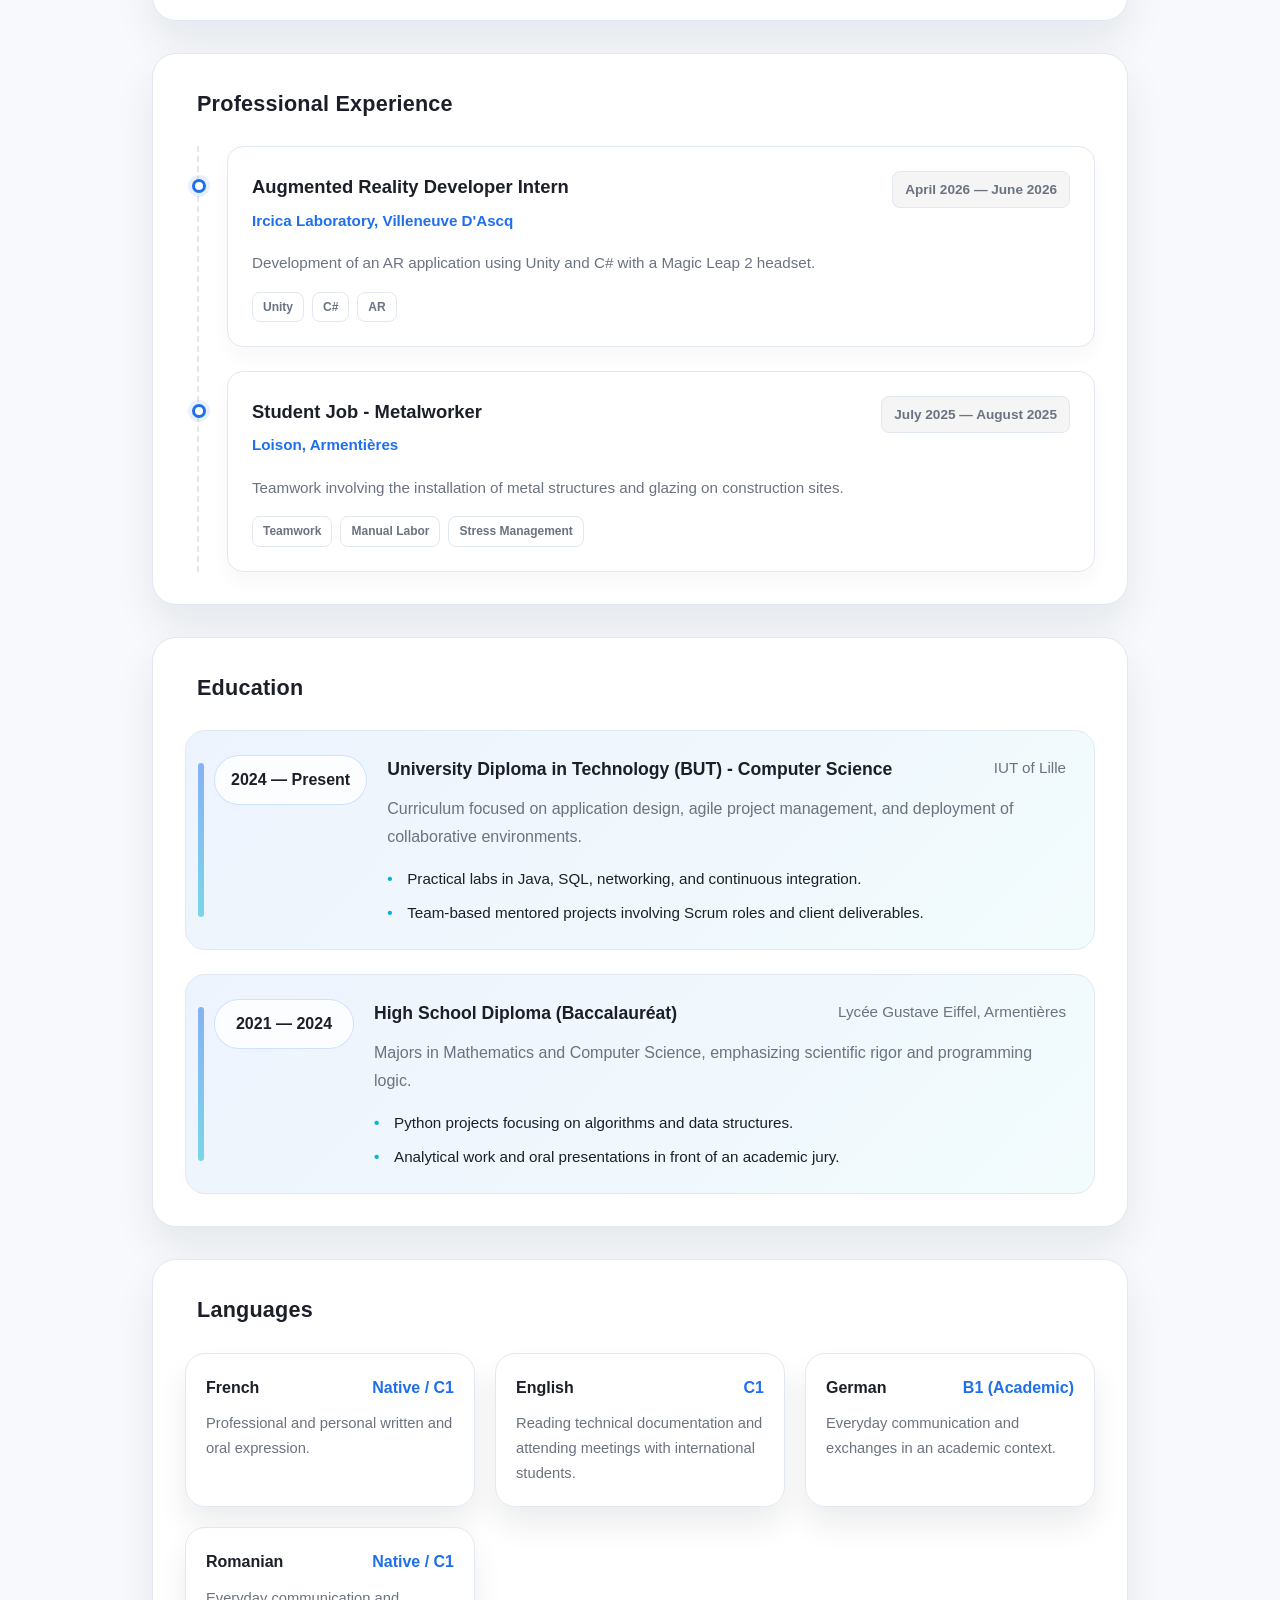
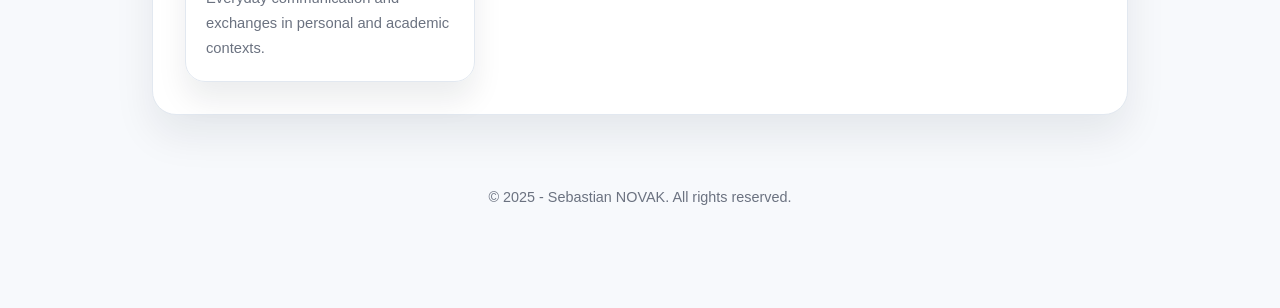
==== commit 7bc3a5a9: "fixed small error in profile eng version" ====
--- a/index_en.html
+++ b/index_en.html
@@ -47,7 +47,7 @@
                 <h2><i class="ti ti-user"></i> Profile</h2>
                 <div class="profil-contenu">
                     <p>
-                         I am a second-year Computer Science student (BUT) at the University of Lille. As of now I am seeking a 16 week internship or a work-study program. Passionate about everything related to technology, I enjoy exploring the latest innovations in the IT world as well as previous generations of software and hardware. <br> Upon completing this degree, I would be thrilled to work in a multinational company to put my skills to use for a large organization and see firsthand how such a company operates. <br>Thanks to my education, I have had the opportunity to improve my skills in various languages such as Java, C#, HTML/CSS, JavaScript, and SQL. Highly motivated and persevering, I quickly integrate into a team, communicate easily, and adapt well to demanding environments.
+                         I am a third-year Computer Science student (BUT) at the University of Lille. As of now I am seeking a 16 week internship or a work-study program. Passionate about everything related to technology, I enjoy exploring the latest innovations in the IT world as well as previous generations of software and hardware. <br> Upon completing this degree, I would be thrilled to work in a multinational company to put my skills to use for a large organization and see firsthand how such a company operates. <br>Thanks to my education, I have had the opportunity to improve my skills in various languages such as Java, C#, HTML/CSS, JavaScript, and SQL. Highly motivated and persevering, I quickly integrate into a team, communicate easily, and adapt well to demanding environments.
                     </p>
                 </div>
             </section>
